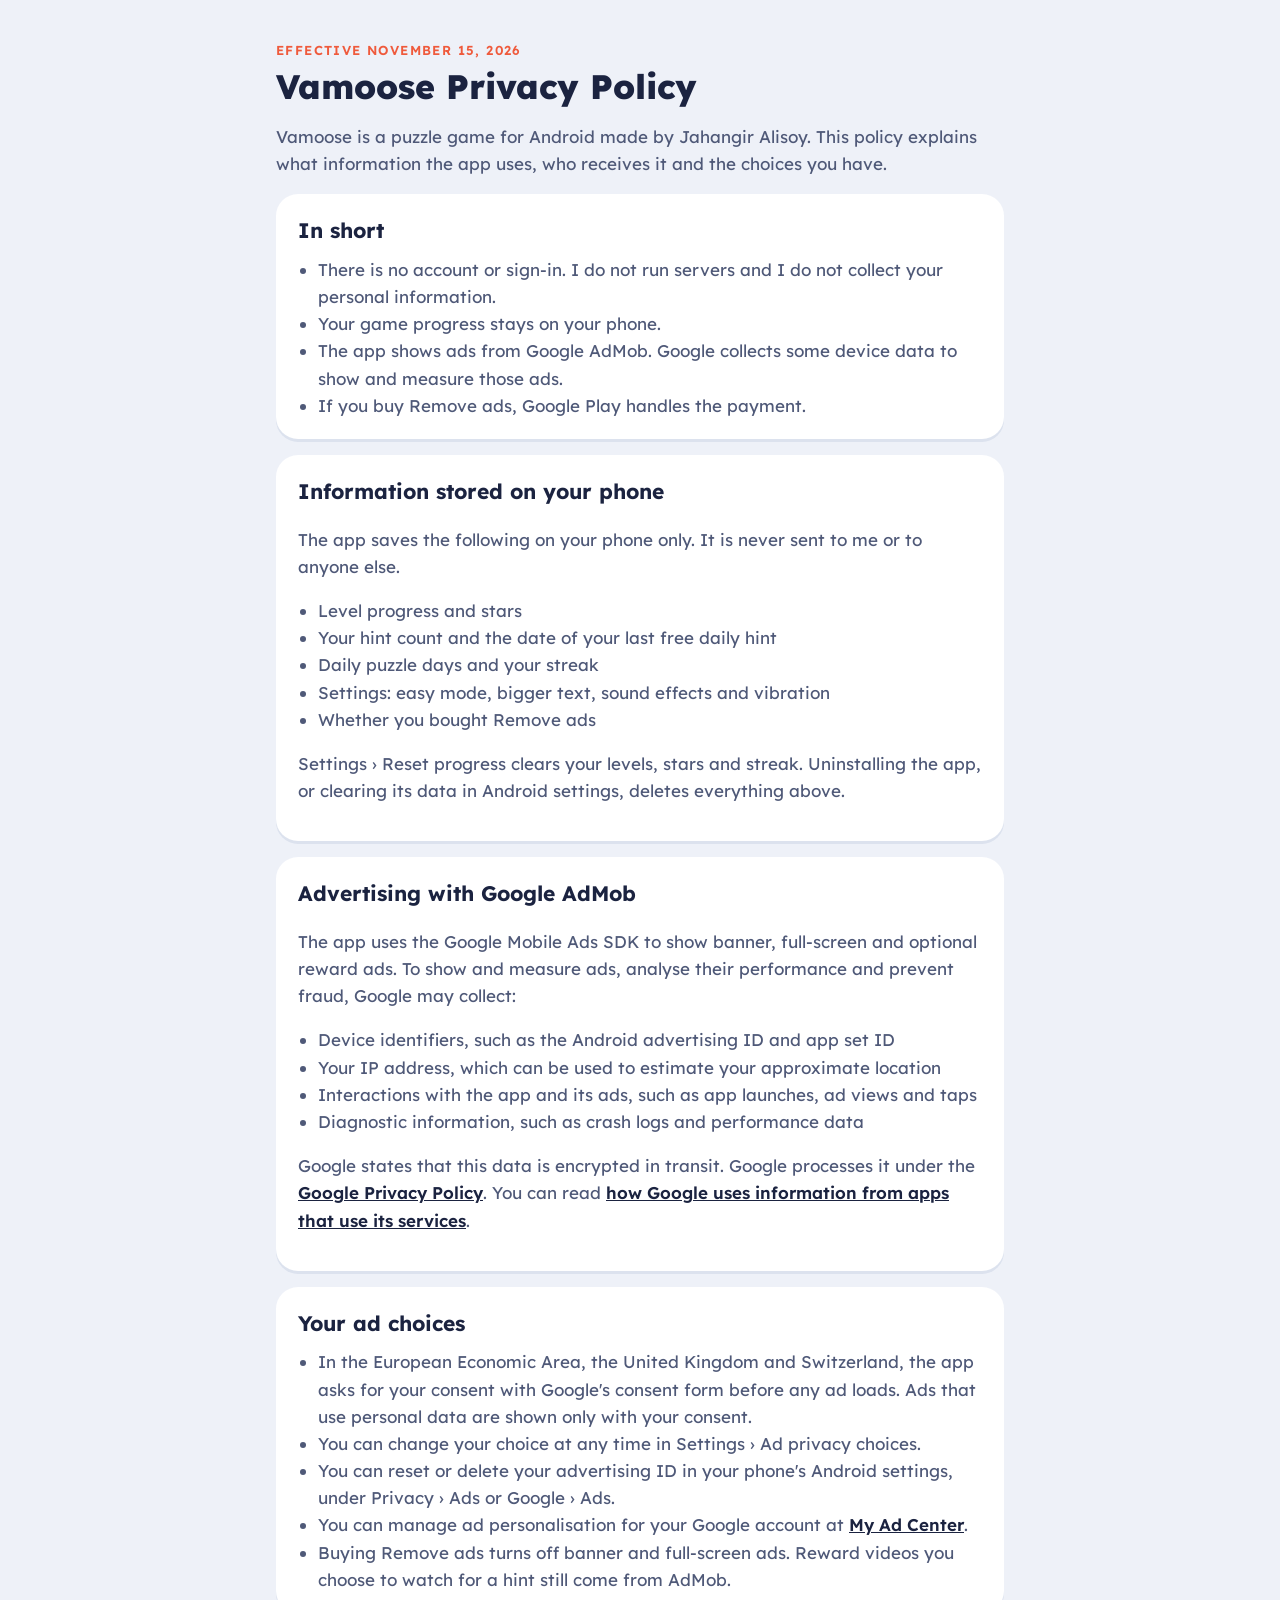
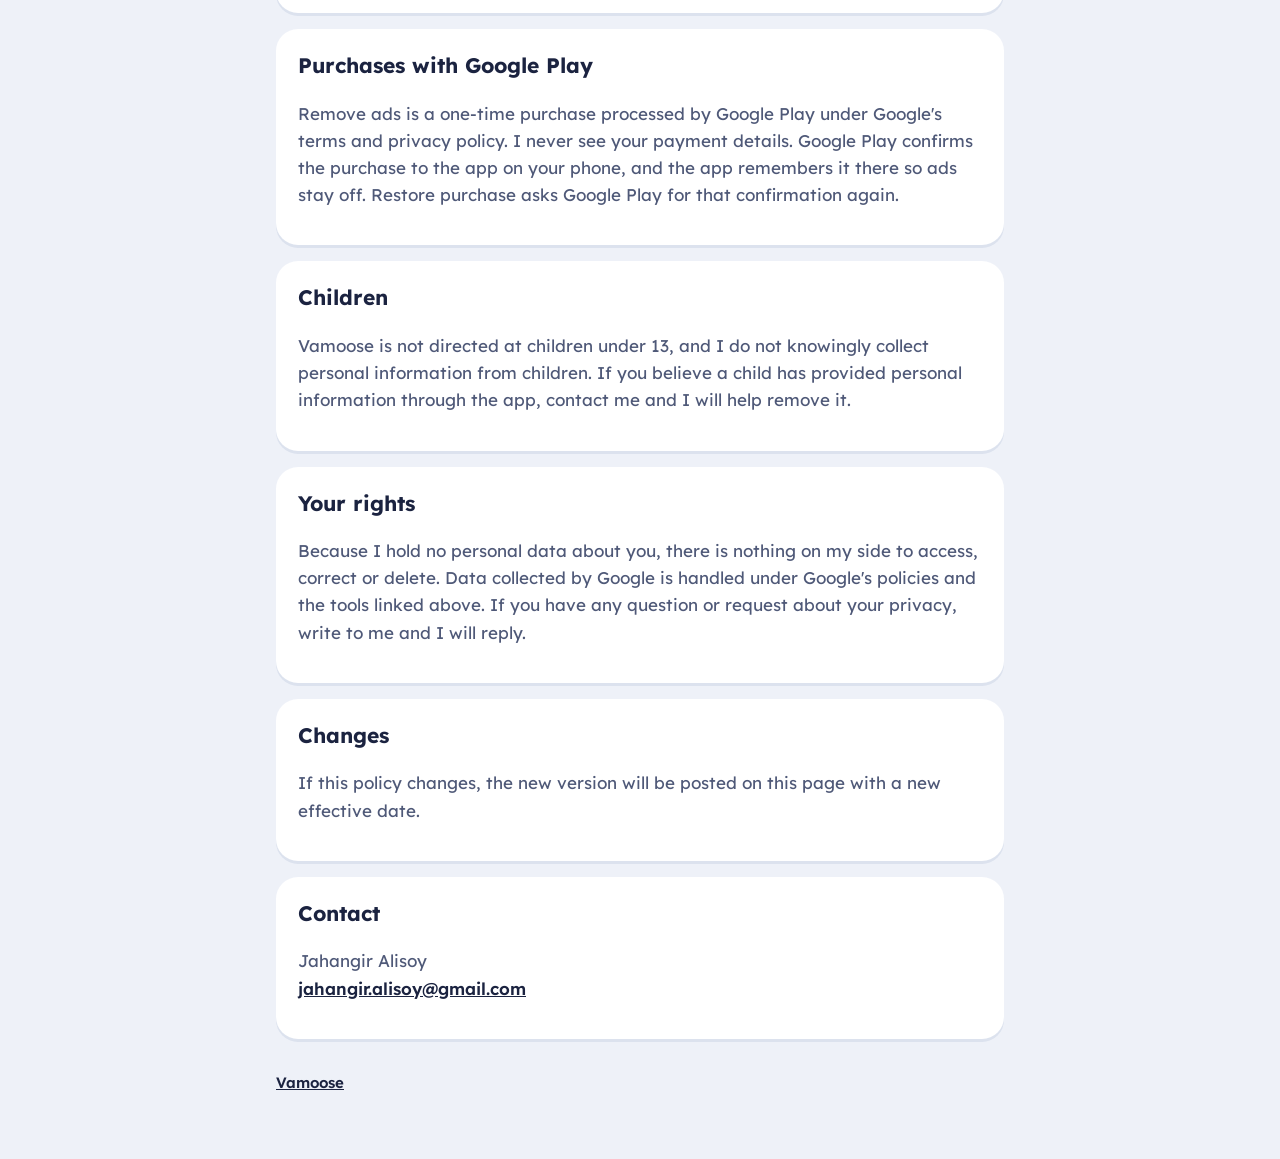
==== docs/privacy/index.html @ d09e4e5f "Add privacy policy page for GitHub Pages" ====
<!doctype html>
<html lang="en">
  <head>
    <meta charset="utf-8">
    <meta name="viewport" content="width=device-width, initial-scale=1">
    <title>Vamoose Privacy Policy</title>
    <meta name="description" content="How the Vamoose puzzle game for Android handles your information.">
    <link rel="preconnect" href="https://fonts.googleapis.com">
    <link rel="stylesheet" href="https://fonts.googleapis.com/css2?family=Lexend:wght@400;600;700;800&display=swap">
    <link rel="stylesheet" href="../site.css">
  </head>
  <body>
    <main>
      <p class="label">Effective November 15, 2026</p>
      <h1>Vamoose Privacy Policy</h1>
      <p>Vamoose is a puzzle game for Android made by Jahangir Alisoy. This policy explains what information the app uses, who receives it and the choices you have.</p>

      <div class="card">
        <h2>In short</h2>
        <ul>
          <li>There is no account or sign-in. I do not run servers and I do not collect your personal information.</li>
          <li>Your game progress stays on your phone.</li>
          <li>The app shows ads from Google AdMob. Google collects some device data to show and measure those ads.</li>
          <li>If you buy Remove ads, Google Play handles the payment.</li>
        </ul>
      </div>

      <div class="card">
        <h2>Information stored on your phone</h2>
        <p>The app saves the following on your phone only. It is never sent to me or to anyone else.</p>
        <ul>
          <li>Level progress and stars</li>
          <li>Your hint count and the date of your last free daily hint</li>
          <li>Daily puzzle days and your streak</li>
          <li>Settings: easy mode, bigger text, sound effects and vibration</li>
          <li>Whether you bought Remove ads</li>
        </ul>
        <p>Settings › Reset progress clears your levels, stars and streak. Uninstalling the app, or clearing its data in Android settings, deletes everything above.</p>
      </div>

      <div class="card">
        <h2>Advertising with Google AdMob</h2>
        <p>The app uses the Google Mobile Ads SDK to show banner, full-screen and optional reward ads. To show and measure ads, analyse their performance and prevent fraud, Google may collect:</p>
        <ul>
          <li>Device identifiers, such as the Android advertising ID and app set ID</li>
          <li>Your IP address, which can be used to estimate your approximate location</li>
          <li>Interactions with the app and its ads, such as app launches, ad views and taps</li>
          <li>Diagnostic information, such as crash logs and performance data</li>
        </ul>
        <p>Google states that this data is encrypted in transit. Google processes it under the <a href="https://policies.google.com/privacy">Google Privacy Policy</a>. You can read <a href="https://policies.google.com/technologies/partner-sites">how Google uses information from apps that use its services</a>.</p>
      </div>

      <div class="card">
        <h2>Your ad choices</h2>
        <ul>
          <li>In the European Economic Area, the United Kingdom and Switzerland, the app asks for your consent with Google's consent form before any ad loads. Ads that use personal data are shown only with your consent.</li>
          <li>You can change your choice at any time in Settings › Ad privacy choices.</li>
          <li>You can reset or delete your advertising ID in your phone's Android settings, under Privacy › Ads or Google › Ads.</li>
          <li>You can manage ad personalisation for your Google account at <a href="https://myadcenter.google.com">My Ad Center</a>.</li>
          <li>Buying Remove ads turns off banner and full-screen ads. Reward videos you choose to watch for a hint still come from AdMob.</li>
        </ul>
      </div>

      <div class="card">
        <h2>Purchases with Google Play</h2>
        <p>Remove ads is a one-time purchase processed by Google Play under Google's terms and privacy policy. I never see your payment details. Google Play confirms the purchase to the app on your phone, and the app remembers it there so ads stay off. Restore purchase asks Google Play for that confirmation again.</p>
      </div>

      <div class="card">
        <h2>Children</h2>
        <p>Vamoose is not directed at children under 13, and I do not knowingly collect personal information from children. If you believe a child has provided personal information through the app, contact me and I will help remove it.</p>
      </div>

      <div class="card">
        <h2>Your rights</h2>
        <p>Because I hold no personal data about you, there is nothing on my side to access, correct or delete. Data collected by Google is handled under Google's policies and the tools linked above. If you have any question or request about your privacy, write to me and I will reply.</p>
      </div>

      <div class="card">
        <h2>Changes</h2>
        <p>If this policy changes, the new version will be posted on this page with a new effective date.</p>
      </div>

      <div class="card">
        <h2>Contact</h2>
        <p>Jahangir Alisoy<br><a href="mailto:jahangir.alisoy@gmail.com">jahangir.alisoy@gmail.com</a></p>
      </div>

      <footer><a href="../">Vamoose</a></footer>
    </main>
  </body>
</html>
---- docs/site.css ----
:root {
  --mist: #eef1f8;
  --white: #ffffff;
  --edge: #dce2ee;
  --ink: #1b2340;
  --slate: #4f5978;
  --right: #ef5a3c;
  --down: #0e9f8a;
}

* {
  box-sizing: border-box;
}

body {
  margin: 0;
  background: var(--mist);
  color: var(--ink);
  font-family: "Lexend", system-ui, -apple-system, "Segoe UI", Roboto, sans-serif;
  font-size: 17px;
  line-height: 1.6;
}

main {
  max-width: 760px;
  margin: 0 auto;
  padding: 40px 16px 64px;
}

h1 {
  font-size: 34px;
  font-weight: 800;
  line-height: 1.15;
  margin: 0 0 8px;
}

h2 {
  font-size: 21px;
  font-weight: 700;
  margin: 0 0 8px;
}

p,
li {
  color: var(--slate);
}

a {
  color: var(--ink);
  font-weight: 600;
}

.label {
  color: var(--right);
  font-size: 13px;
  font-weight: 600;
  letter-spacing: 1.4px;
  text-transform: uppercase;
  margin: 0 0 6px;
}

.card {
  background: var(--white);
  border-radius: 22px;
  box-shadow: 0 3px 0 var(--edge);
  padding: 20px 22px;
  margin: 16px 0;
}

.card ul {
  margin: 8px 0 0;
  padding-left: 20px;
}

.mark {
  display: grid;
  grid-template-columns: repeat(2, 44px);
  gap: 8px;
  margin-bottom: 24px;
}

.mark span {
  height: 44px;
  border-radius: 12px;
  box-shadow: inset 0 -4px 0 rgba(27, 35, 64, 0.22);
}

.up {
  background: #3b63f0;
}

.right {
  background: #ef5a3c;
}

.left {
  background: #8457f0;
}

.down {
  background: #0e9f8a;
}

footer {
  color: var(--slate);
  font-size: 15px;
  margin-top: 32px;
}
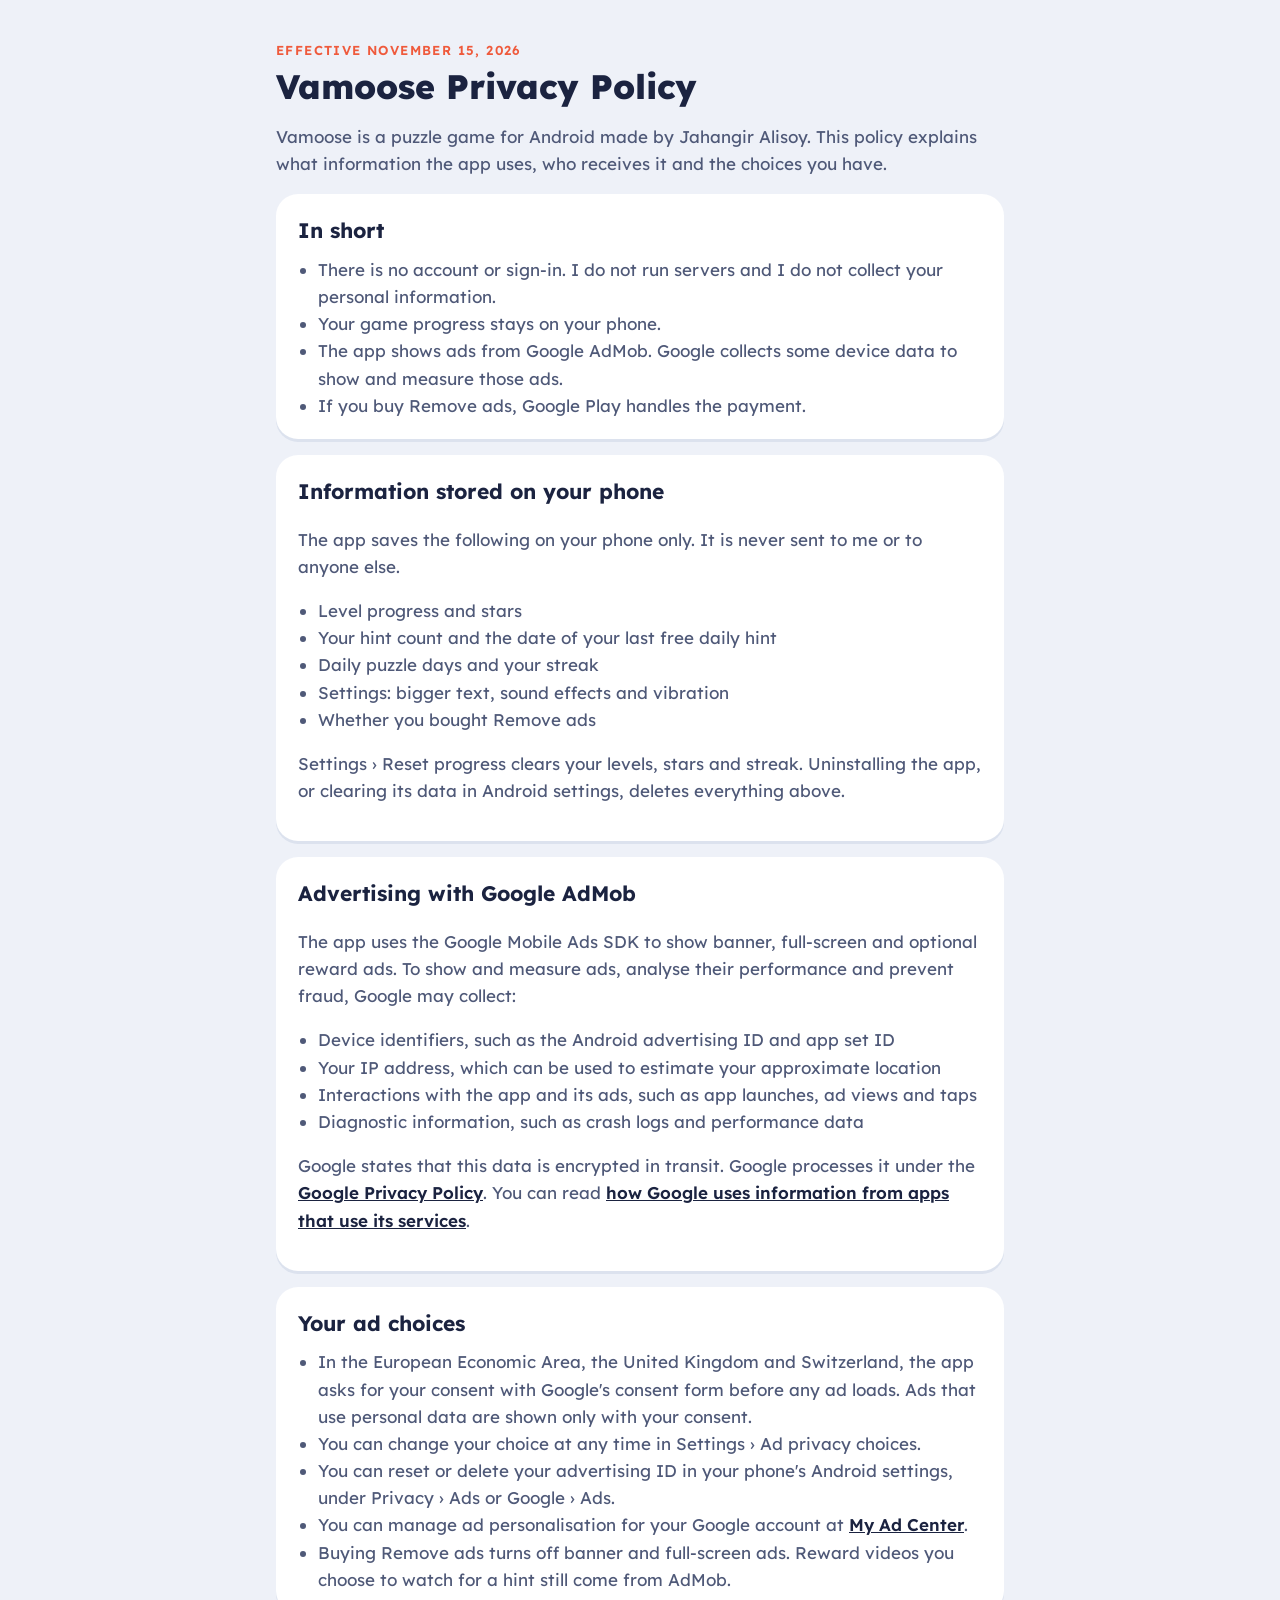
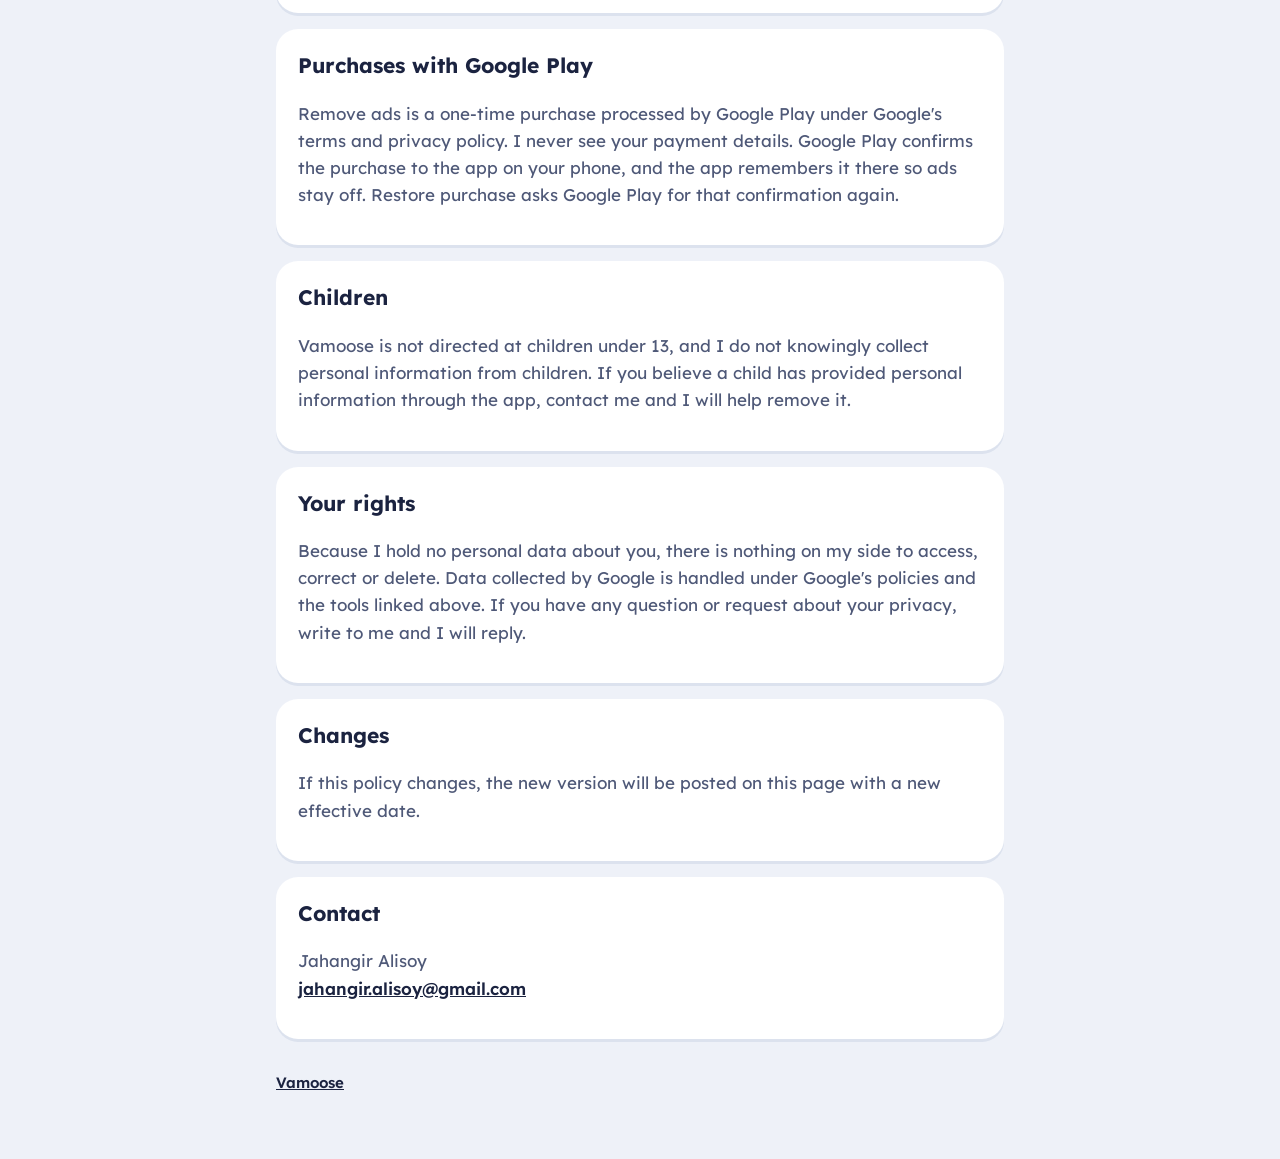
==== commit 16ba54f8: "Drop easy mode from policy, listing and README" ====
--- a/docs/privacy/index.html
+++ b/docs/privacy/index.html
@@ -32,7 +32,7 @@
           <li>Level progress and stars</li>
           <li>Your hint count and the date of your last free daily hint</li>
           <li>Daily puzzle days and your streak</li>
-          <li>Settings: easy mode, bigger text, sound effects and vibration</li>
+          <li>Settings: bigger text, sound effects and vibration</li>
           <li>Whether you bought Remove ads</li>
         </ul>
         <p>Settings › Reset progress clears your levels, stars and streak. Uninstalling the app, or clearing its data in Android settings, deletes everything above.</p>
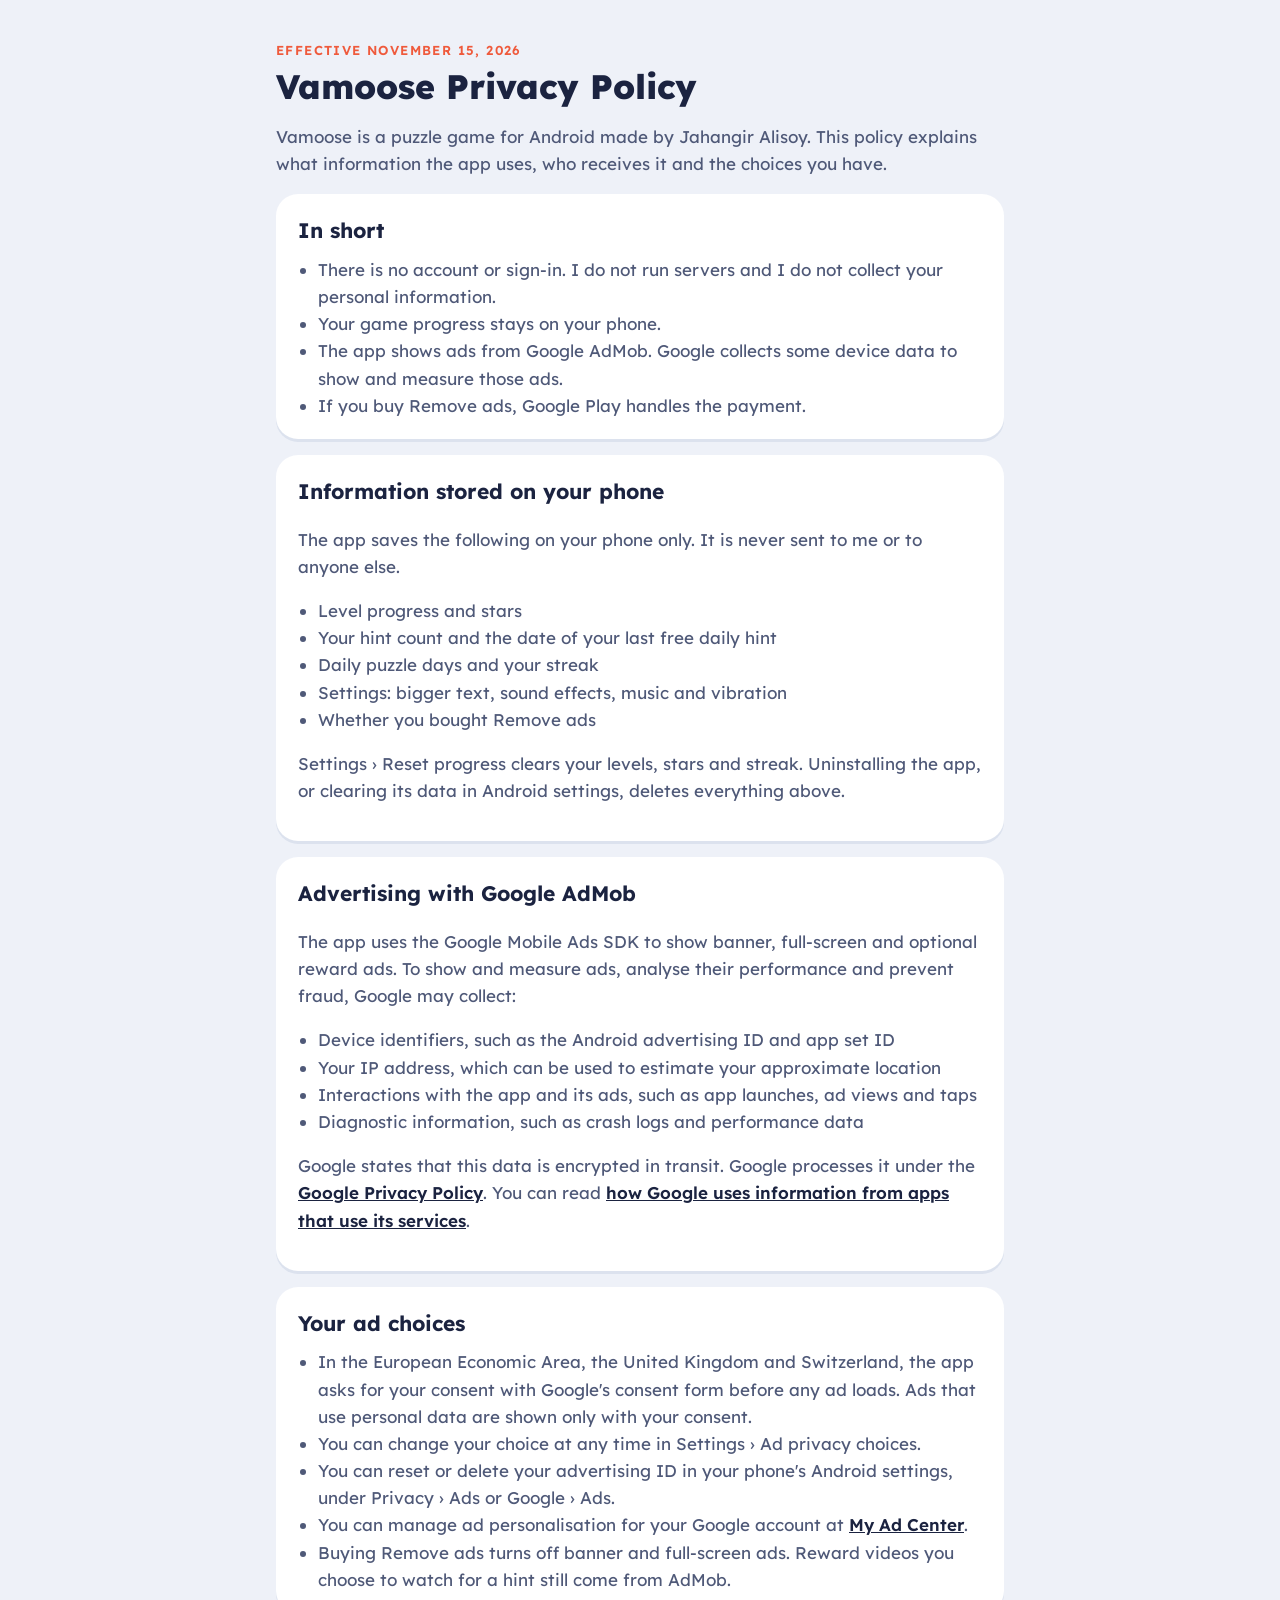
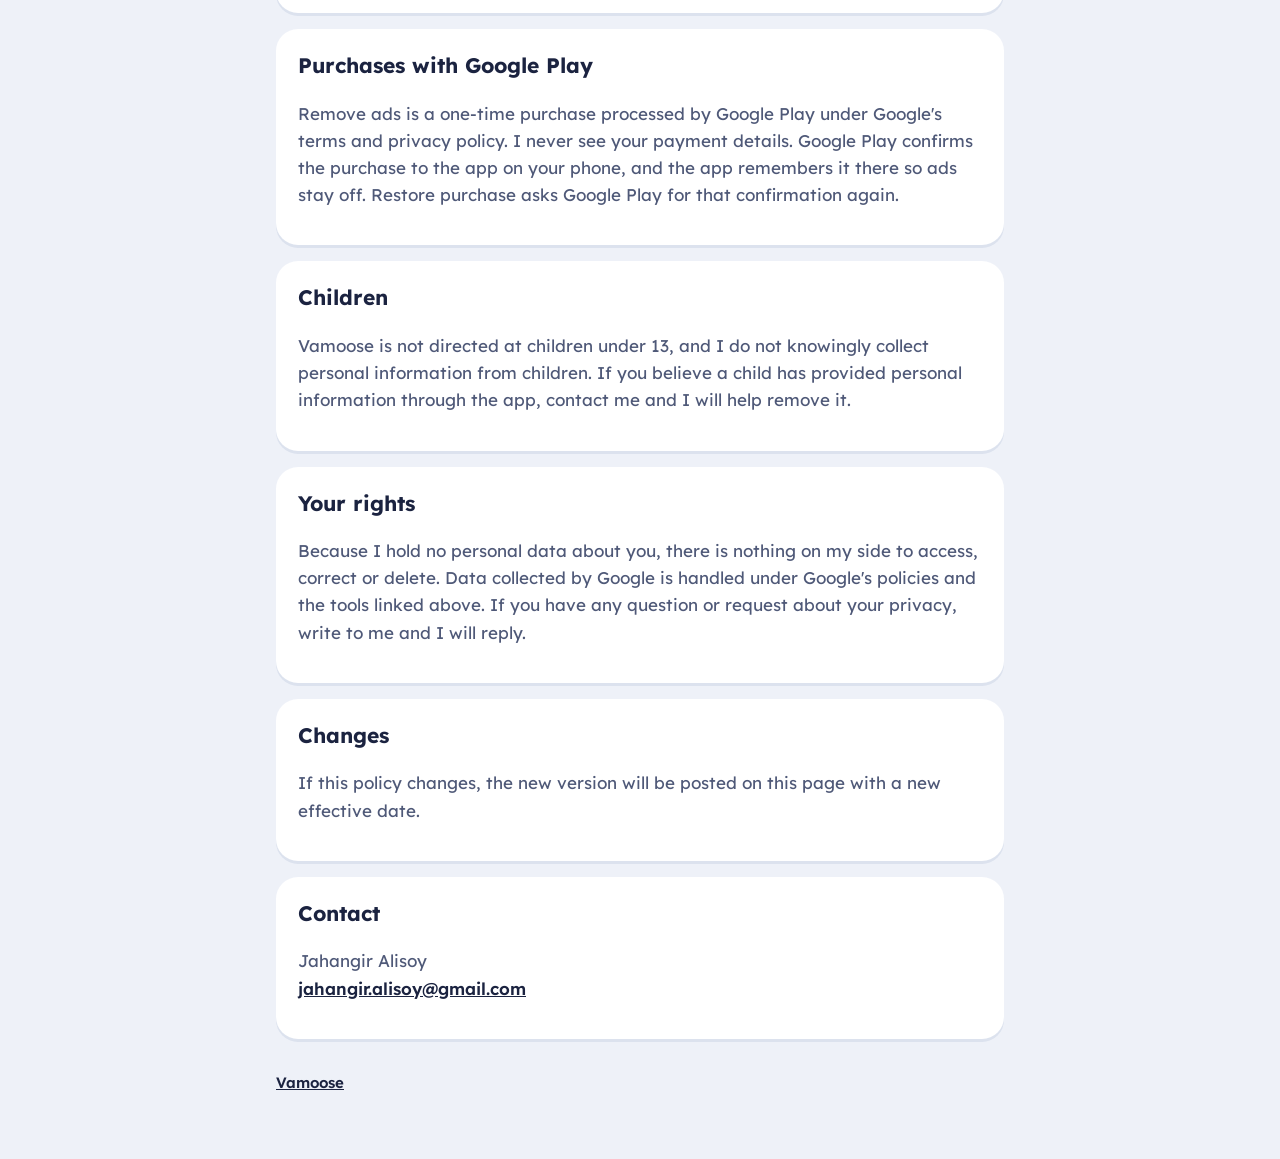
==== commit a953186c: "Mention music in policy, listing and README" ====
--- a/docs/privacy/index.html
+++ b/docs/privacy/index.html
@@ -32,7 +32,7 @@
           <li>Level progress and stars</li>
           <li>Your hint count and the date of your last free daily hint</li>
           <li>Daily puzzle days and your streak</li>
-          <li>Settings: bigger text, sound effects and vibration</li>
+          <li>Settings: bigger text, sound effects, music and vibration</li>
           <li>Whether you bought Remove ads</li>
         </ul>
         <p>Settings › Reset progress clears your levels, stars and streak. Uninstalling the app, or clearing its data in Android settings, deletes everything above.</p>
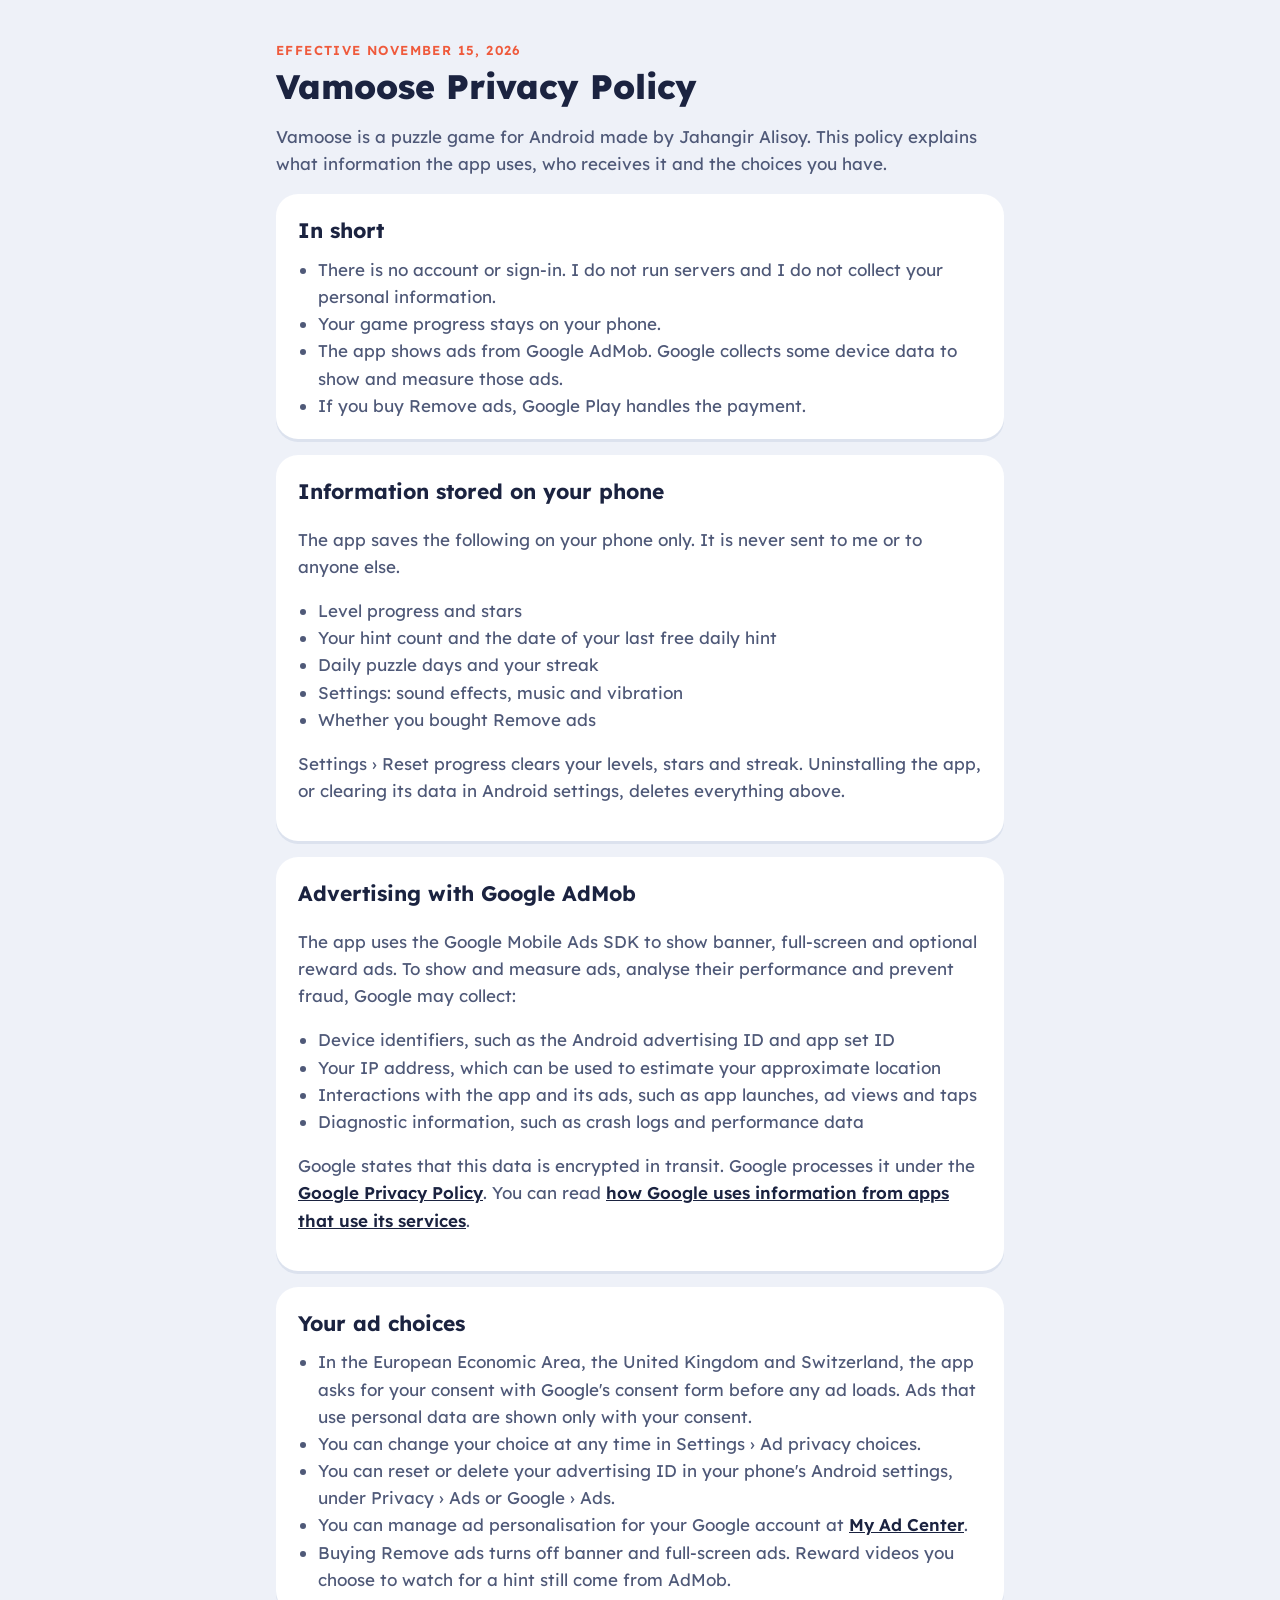
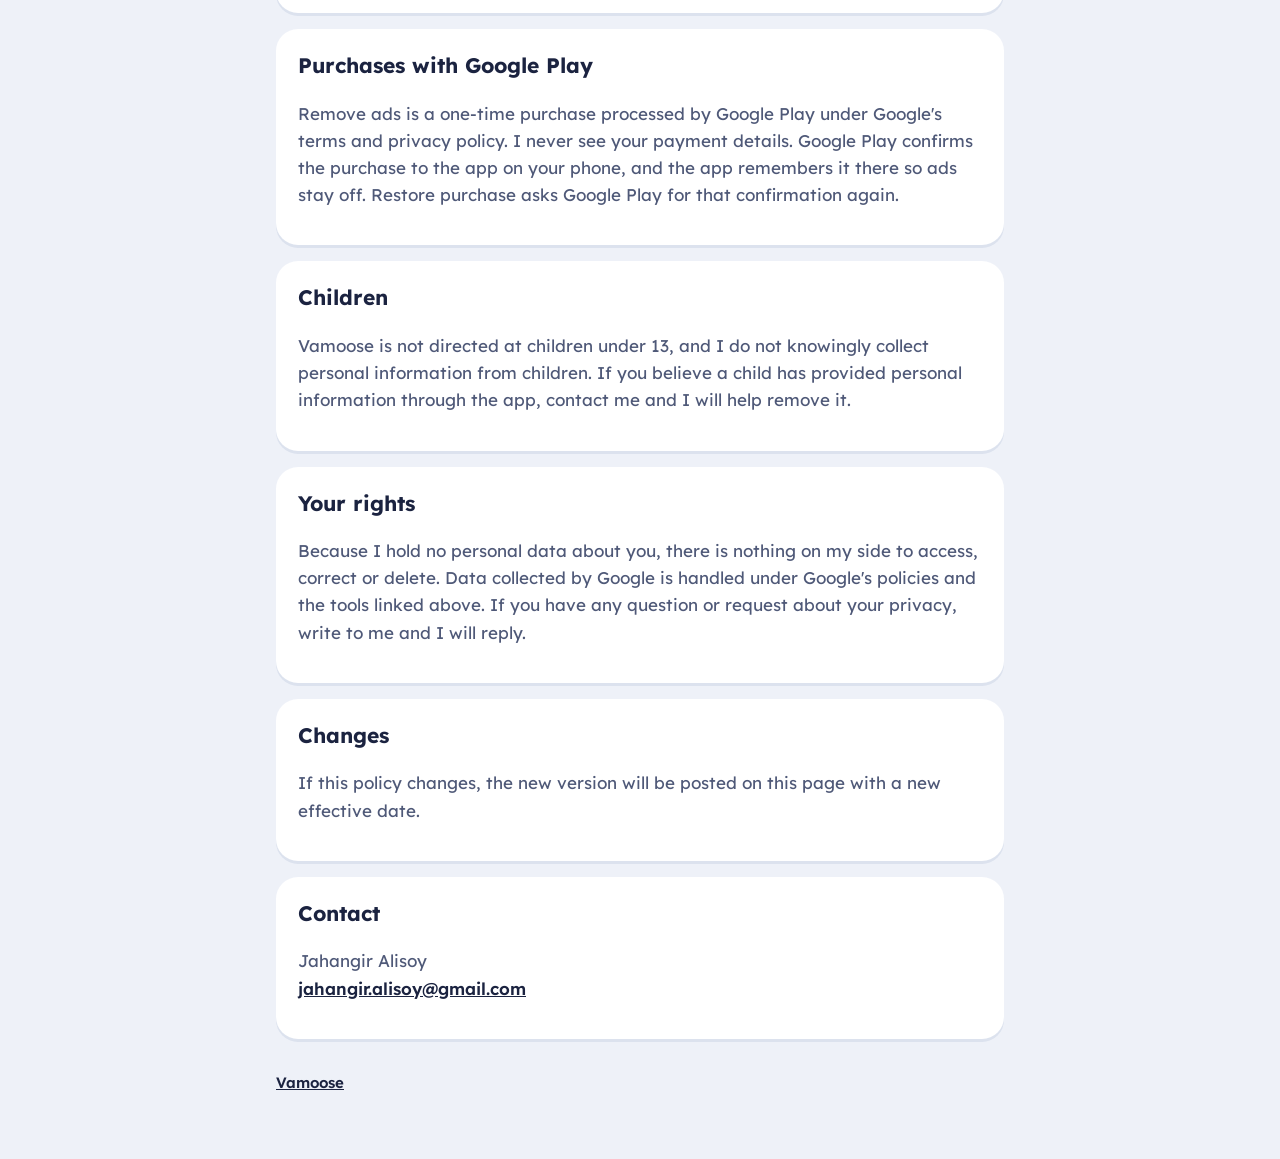
==== commit ee318595: "Drop bigger text from policy, listing and README" ====
--- a/docs/privacy/index.html
+++ b/docs/privacy/index.html
@@ -32,7 +32,7 @@
           <li>Level progress and stars</li>
           <li>Your hint count and the date of your last free daily hint</li>
           <li>Daily puzzle days and your streak</li>
-          <li>Settings: bigger text, sound effects, music and vibration</li>
+          <li>Settings: sound effects, music and vibration</li>
           <li>Whether you bought Remove ads</li>
         </ul>
         <p>Settings › Reset progress clears your levels, stars and streak. Uninstalling the app, or clearing its data in Android settings, deletes everything above.</p>
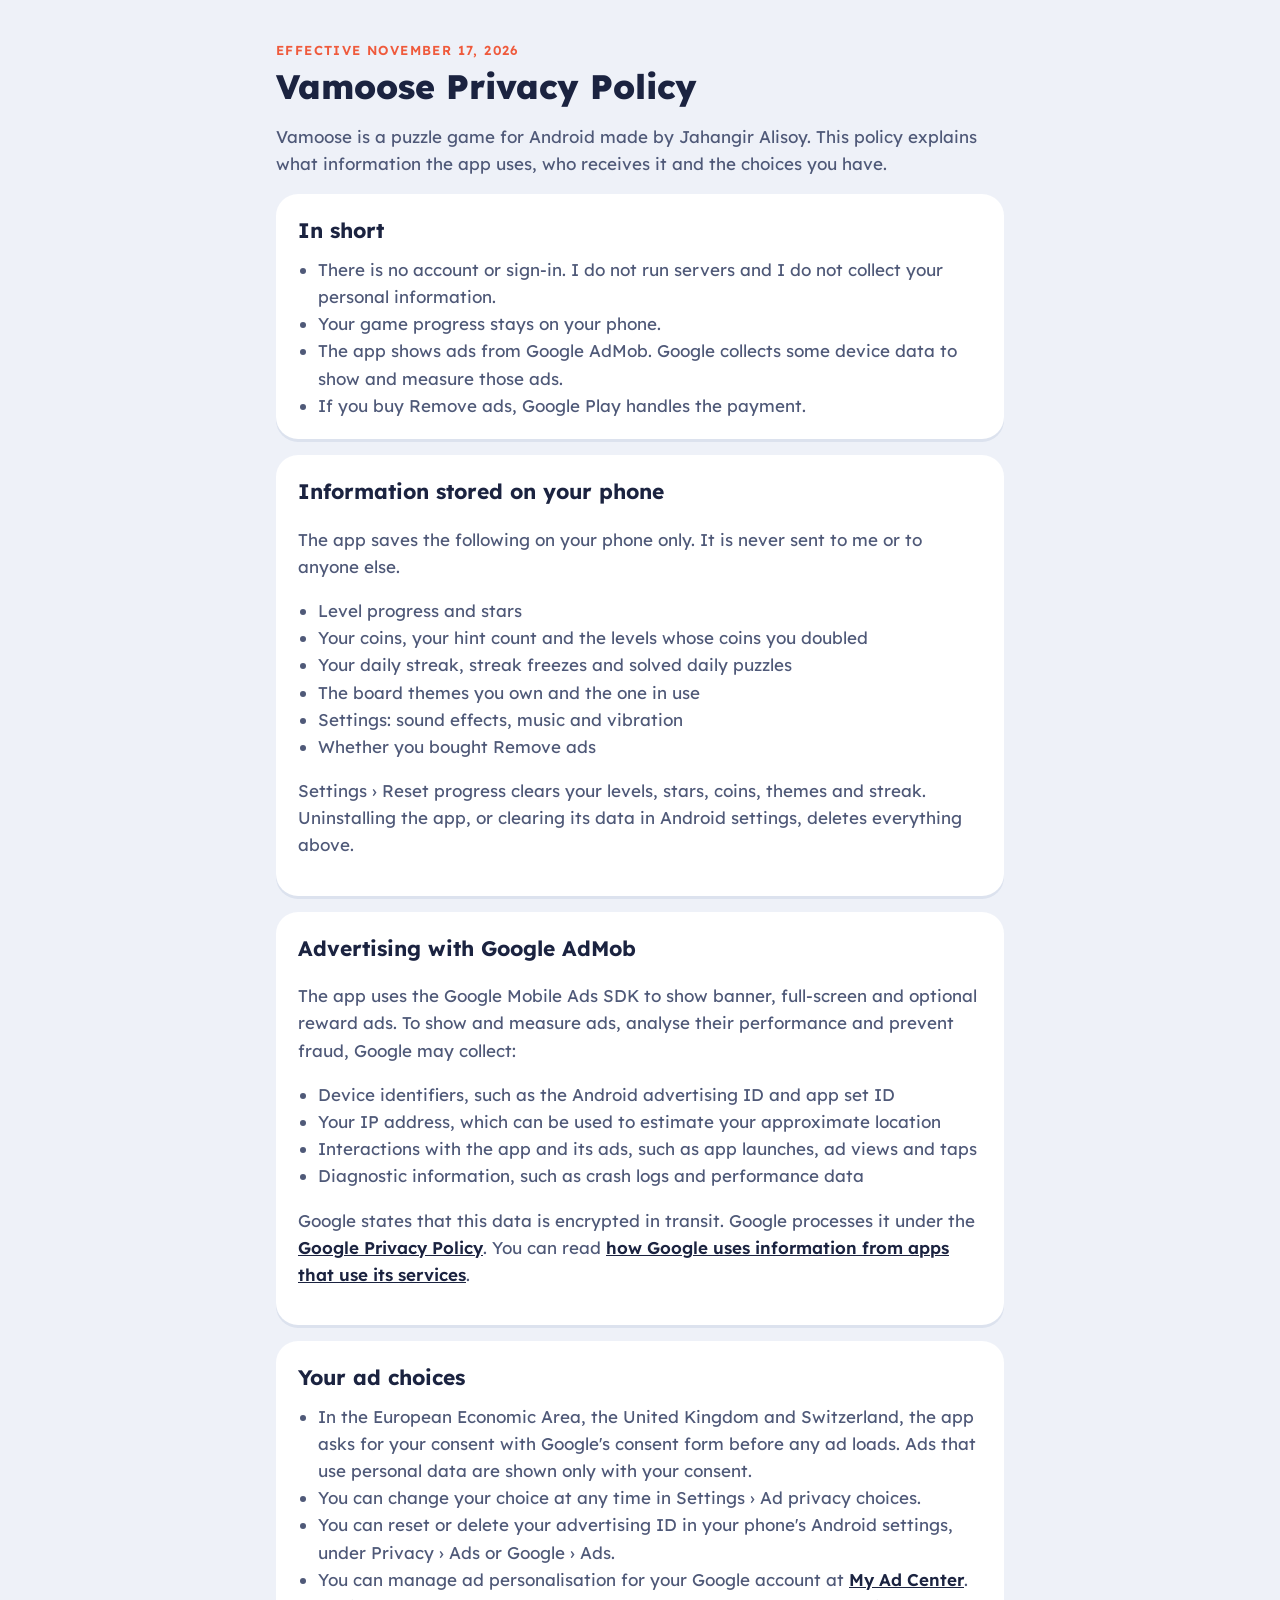
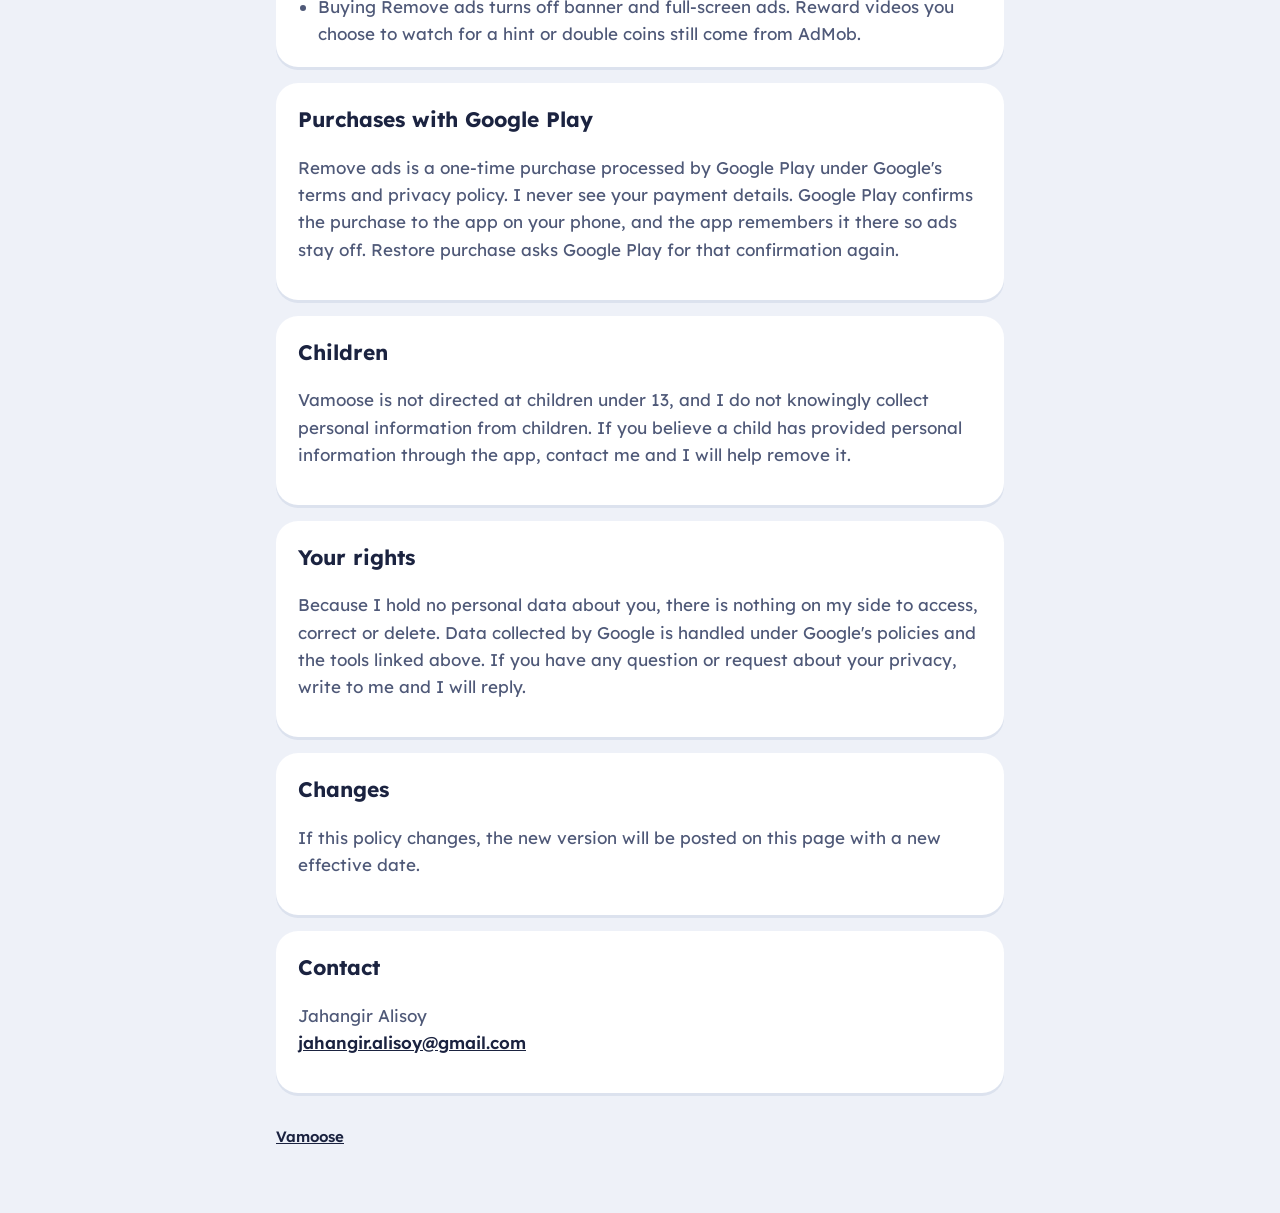
==== commit 5cb270da: "Fit home, results and hint sheet on small phones; docs for coins, streak and themes; build 9" ====
--- a/docs/privacy/index.html
+++ b/docs/privacy/index.html
@@ -11,7 +11,7 @@
   </head>
   <body>
     <main>
-      <p class="label">Effective November 15, 2026</p>
+      <p class="label">Effective November 17, 2026</p>
       <h1>Vamoose Privacy Policy</h1>
       <p>Vamoose is a puzzle game for Android made by Jahangir Alisoy. This policy explains what information the app uses, who receives it and the choices you have.</p>
 
@@ -30,12 +30,13 @@
         <p>The app saves the following on your phone only. It is never sent to me or to anyone else.</p>
         <ul>
           <li>Level progress and stars</li>
-          <li>Your hint count and the date of your last free daily hint</li>
-          <li>Daily puzzle days and your streak</li>
+          <li>Your coins, your hint count and the levels whose coins you doubled</li>
+          <li>Your daily streak, streak freezes and solved daily puzzles</li>
+          <li>The board themes you own and the one in use</li>
           <li>Settings: sound effects, music and vibration</li>
           <li>Whether you bought Remove ads</li>
         </ul>
-        <p>Settings › Reset progress clears your levels, stars and streak. Uninstalling the app, or clearing its data in Android settings, deletes everything above.</p>
+        <p>Settings › Reset progress clears your levels, stars, coins, themes and streak. Uninstalling the app, or clearing its data in Android settings, deletes everything above.</p>
       </div>
 
       <div class="card">
@@ -57,7 +58,7 @@
           <li>You can change your choice at any time in Settings › Ad privacy choices.</li>
           <li>You can reset or delete your advertising ID in your phone's Android settings, under Privacy › Ads or Google › Ads.</li>
           <li>You can manage ad personalisation for your Google account at <a href="https://myadcenter.google.com">My Ad Center</a>.</li>
-          <li>Buying Remove ads turns off banner and full-screen ads. Reward videos you choose to watch for a hint still come from AdMob.</li>
+          <li>Buying Remove ads turns off banner and full-screen ads. Reward videos you choose to watch for a hint or double coins still come from AdMob.</li>
         </ul>
       </div>
 
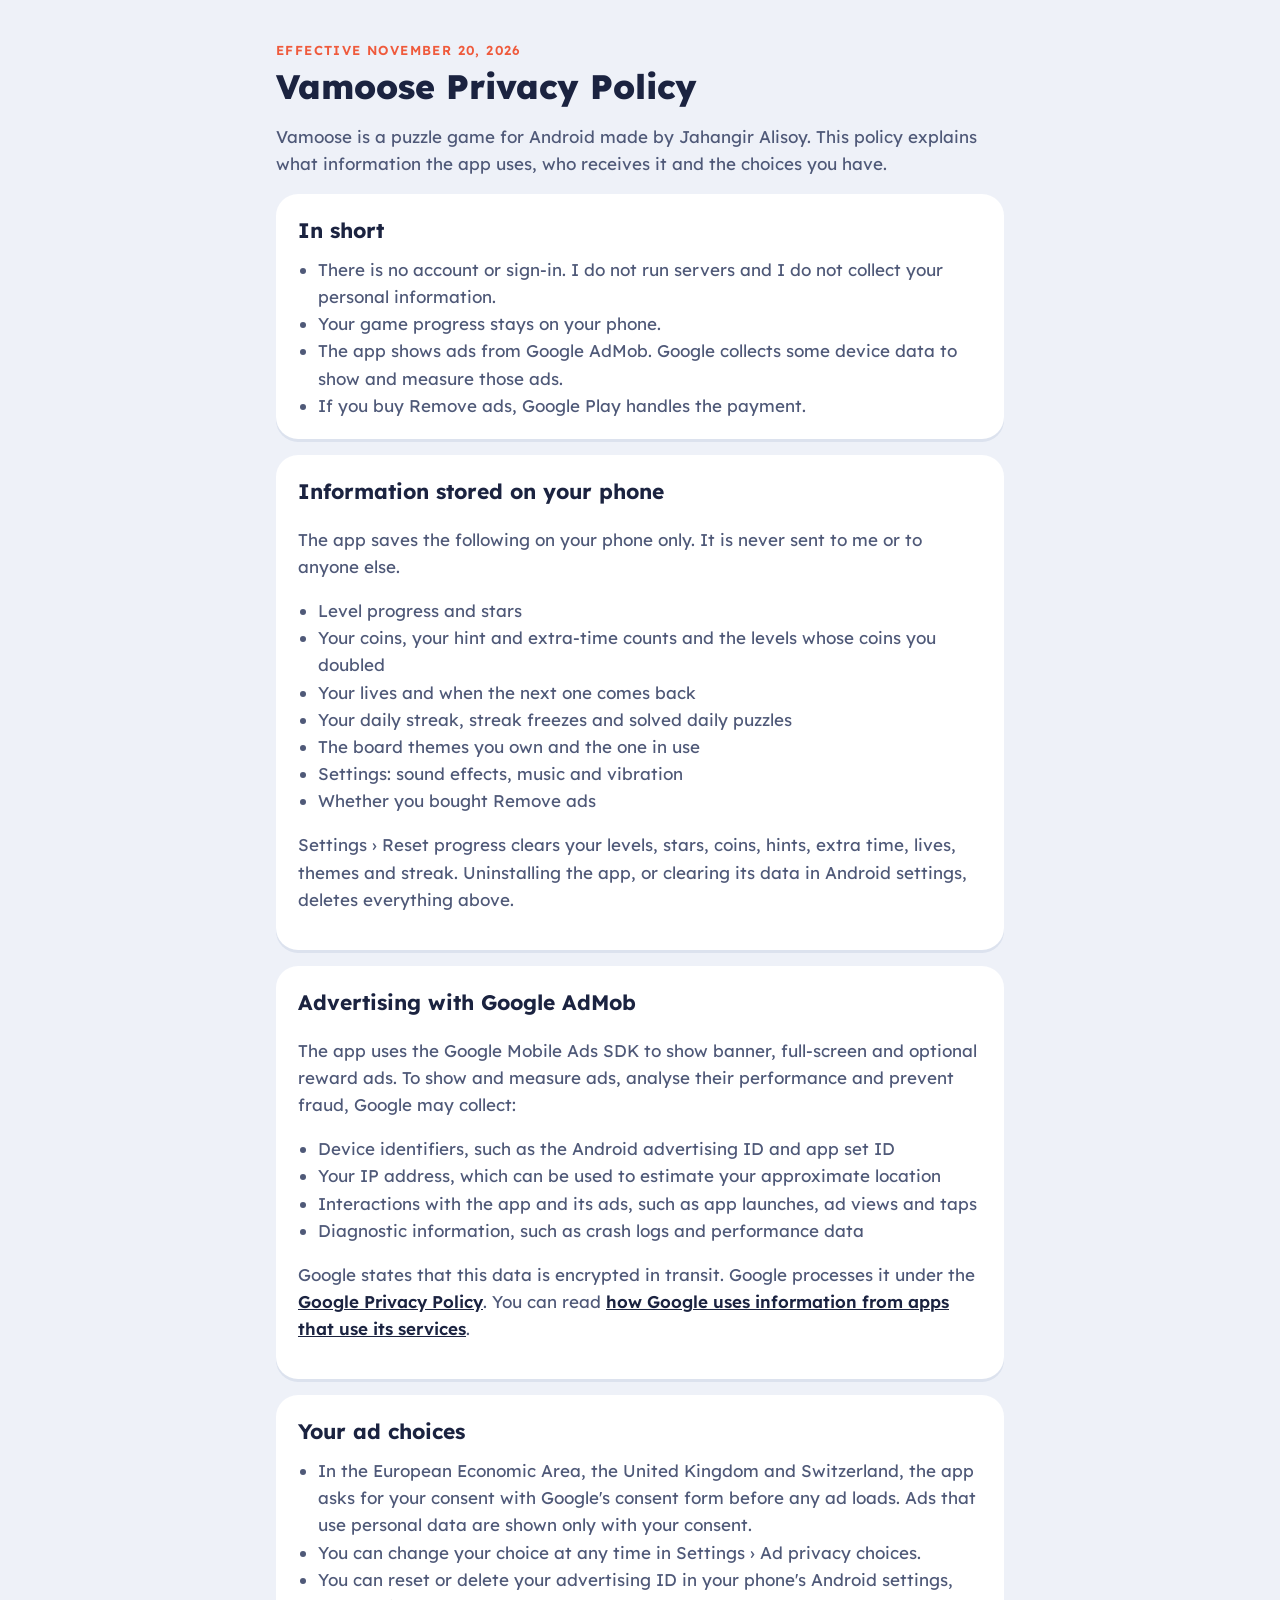
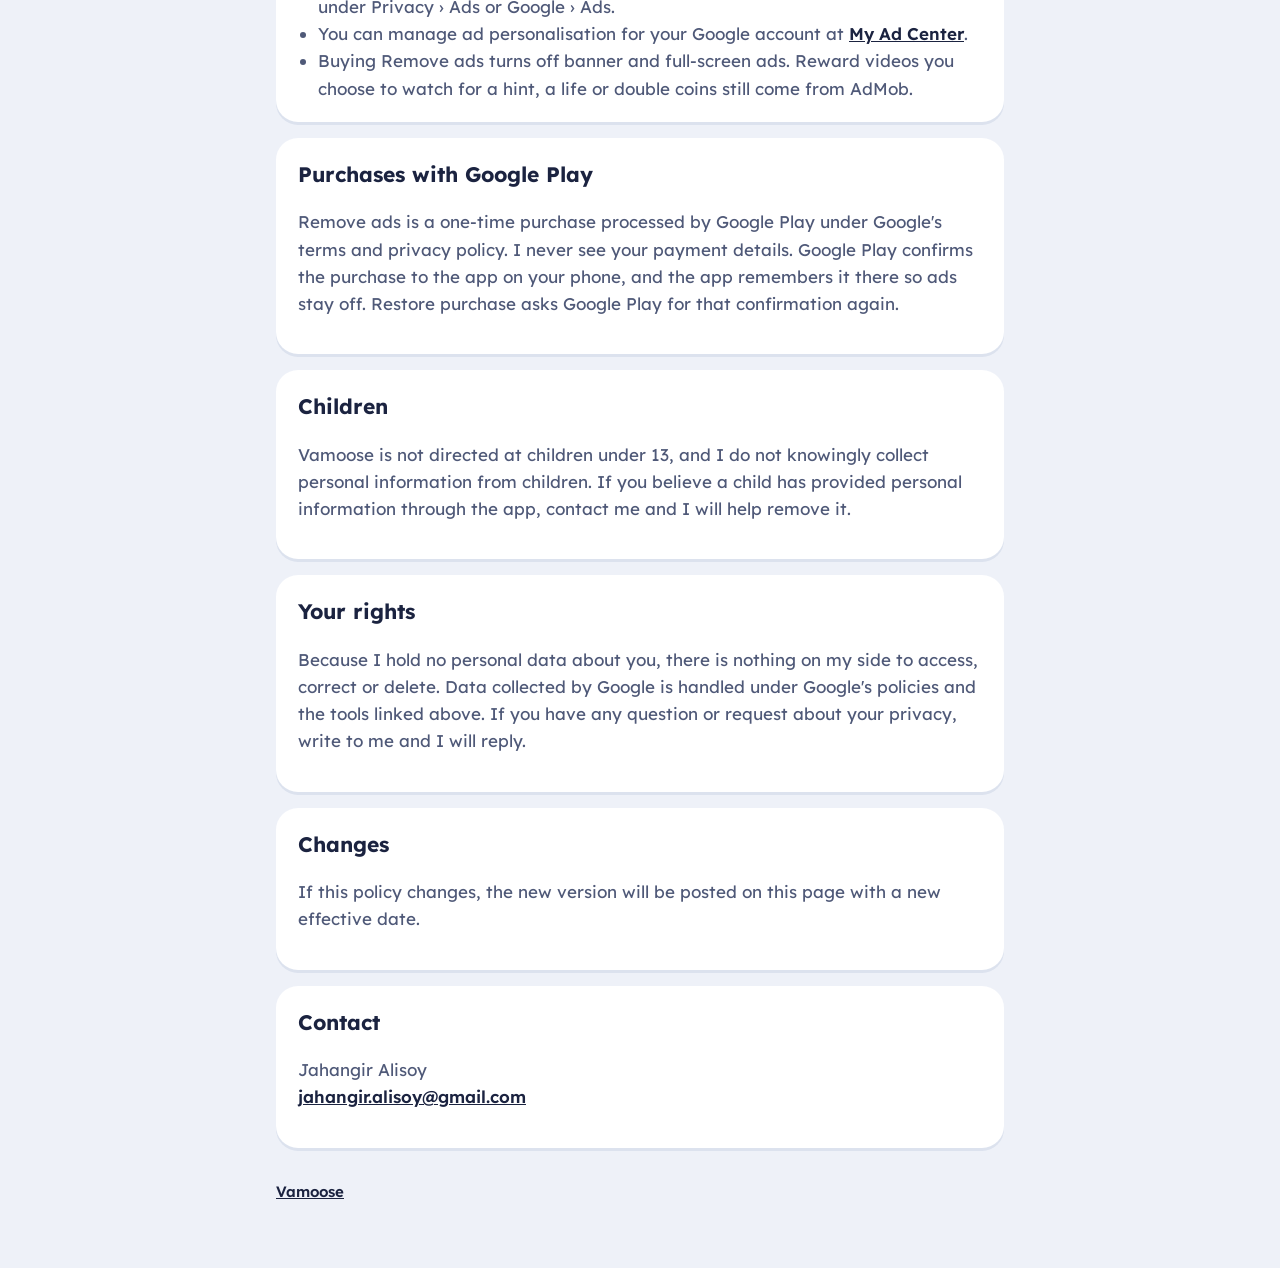
==== commit 99f3695d: "Describe timers, lives and turning blocks" ====
--- a/docs/privacy/index.html
+++ b/docs/privacy/index.html
@@ -11,7 +11,7 @@
   </head>
   <body>
     <main>
-      <p class="label">Effective November 17, 2026</p>
+      <p class="label">Effective November 20, 2026</p>
       <h1>Vamoose Privacy Policy</h1>
       <p>Vamoose is a puzzle game for Android made by Jahangir Alisoy. This policy explains what information the app uses, who receives it and the choices you have.</p>
 
@@ -30,13 +30,14 @@
         <p>The app saves the following on your phone only. It is never sent to me or to anyone else.</p>
         <ul>
           <li>Level progress and stars</li>
-          <li>Your coins, your hint count and the levels whose coins you doubled</li>
+          <li>Your coins, your hint and extra-time counts and the levels whose coins you doubled</li>
+          <li>Your lives and when the next one comes back</li>
           <li>Your daily streak, streak freezes and solved daily puzzles</li>
           <li>The board themes you own and the one in use</li>
           <li>Settings: sound effects, music and vibration</li>
           <li>Whether you bought Remove ads</li>
         </ul>
-        <p>Settings › Reset progress clears your levels, stars, coins, themes and streak. Uninstalling the app, or clearing its data in Android settings, deletes everything above.</p>
+        <p>Settings › Reset progress clears your levels, stars, coins, hints, extra time, lives, themes and streak. Uninstalling the app, or clearing its data in Android settings, deletes everything above.</p>
       </div>
 
       <div class="card">
@@ -58,7 +59,7 @@
           <li>You can change your choice at any time in Settings › Ad privacy choices.</li>
           <li>You can reset or delete your advertising ID in your phone's Android settings, under Privacy › Ads or Google › Ads.</li>
           <li>You can manage ad personalisation for your Google account at <a href="https://myadcenter.google.com">My Ad Center</a>.</li>
-          <li>Buying Remove ads turns off banner and full-screen ads. Reward videos you choose to watch for a hint or double coins still come from AdMob.</li>
+          <li>Buying Remove ads turns off banner and full-screen ads. Reward videos you choose to watch for a hint, a life or double coins still come from AdMob.</li>
         </ul>
       </div>
 
